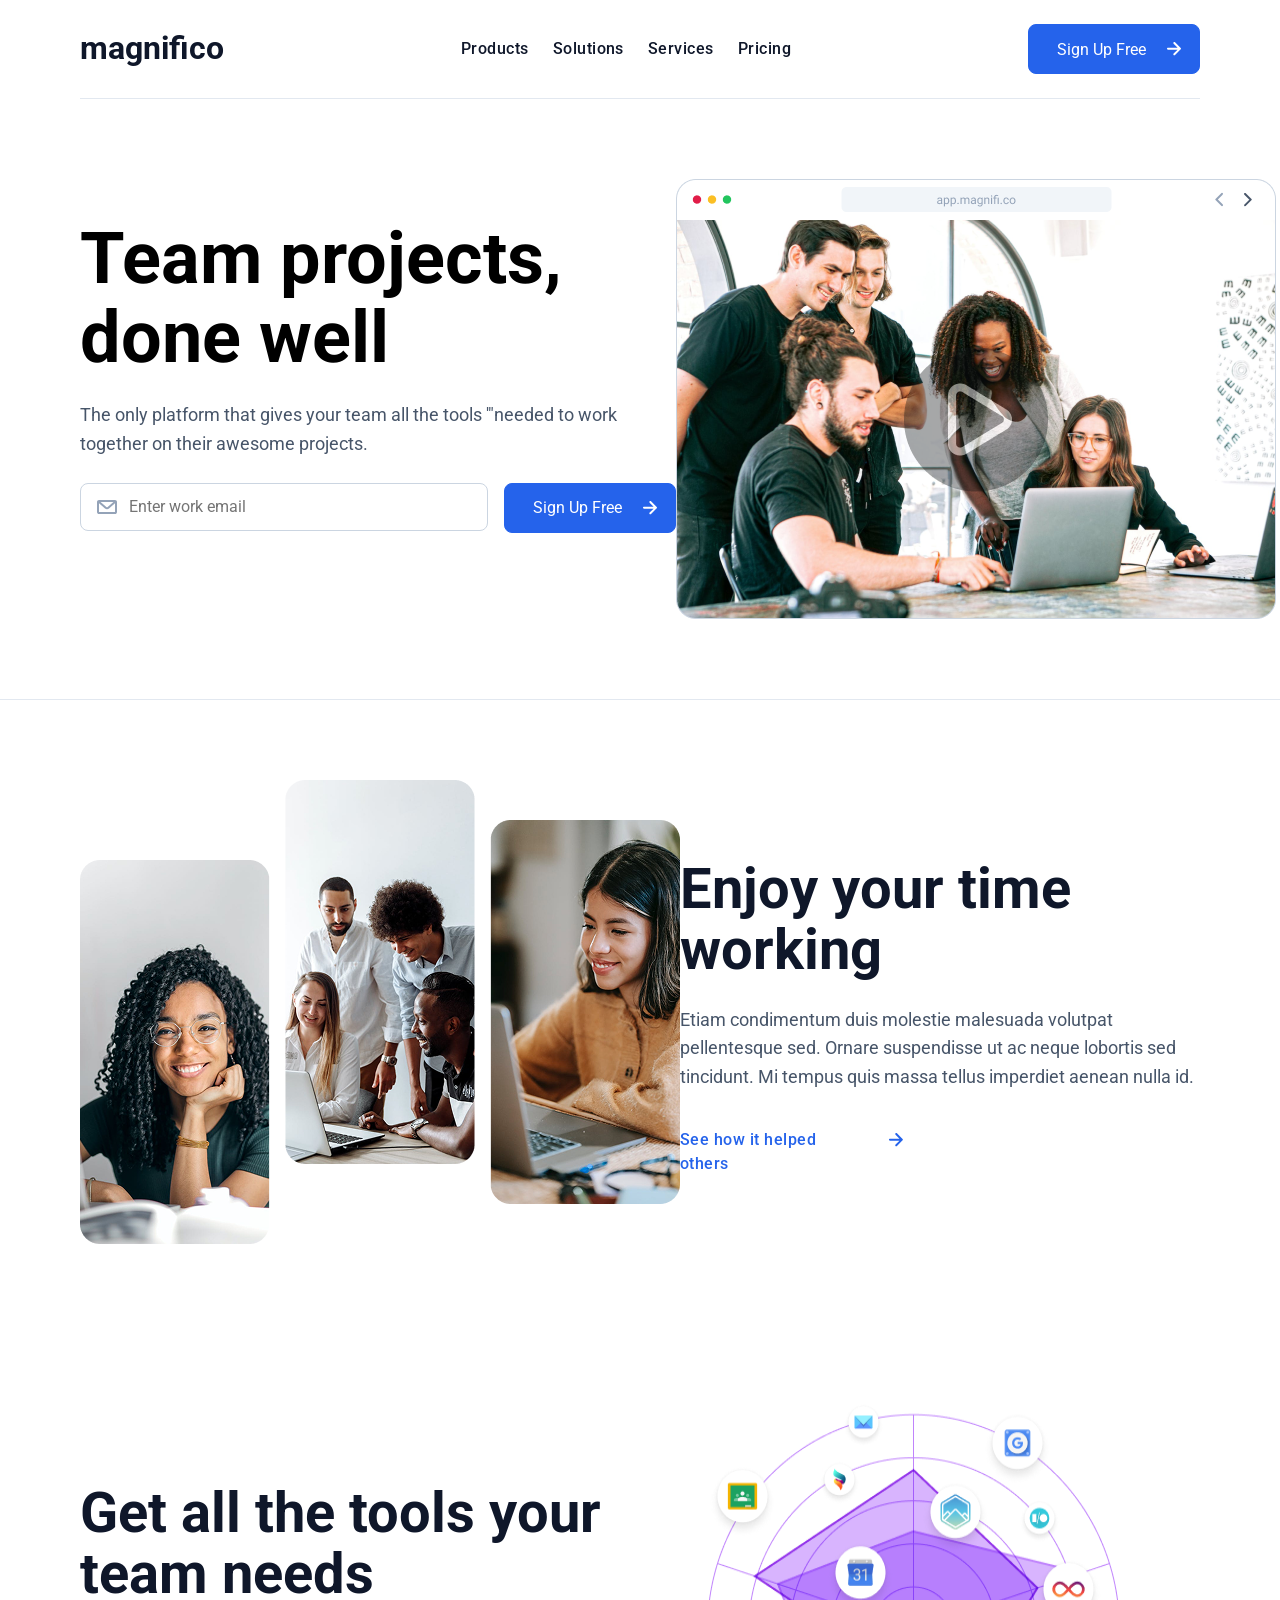
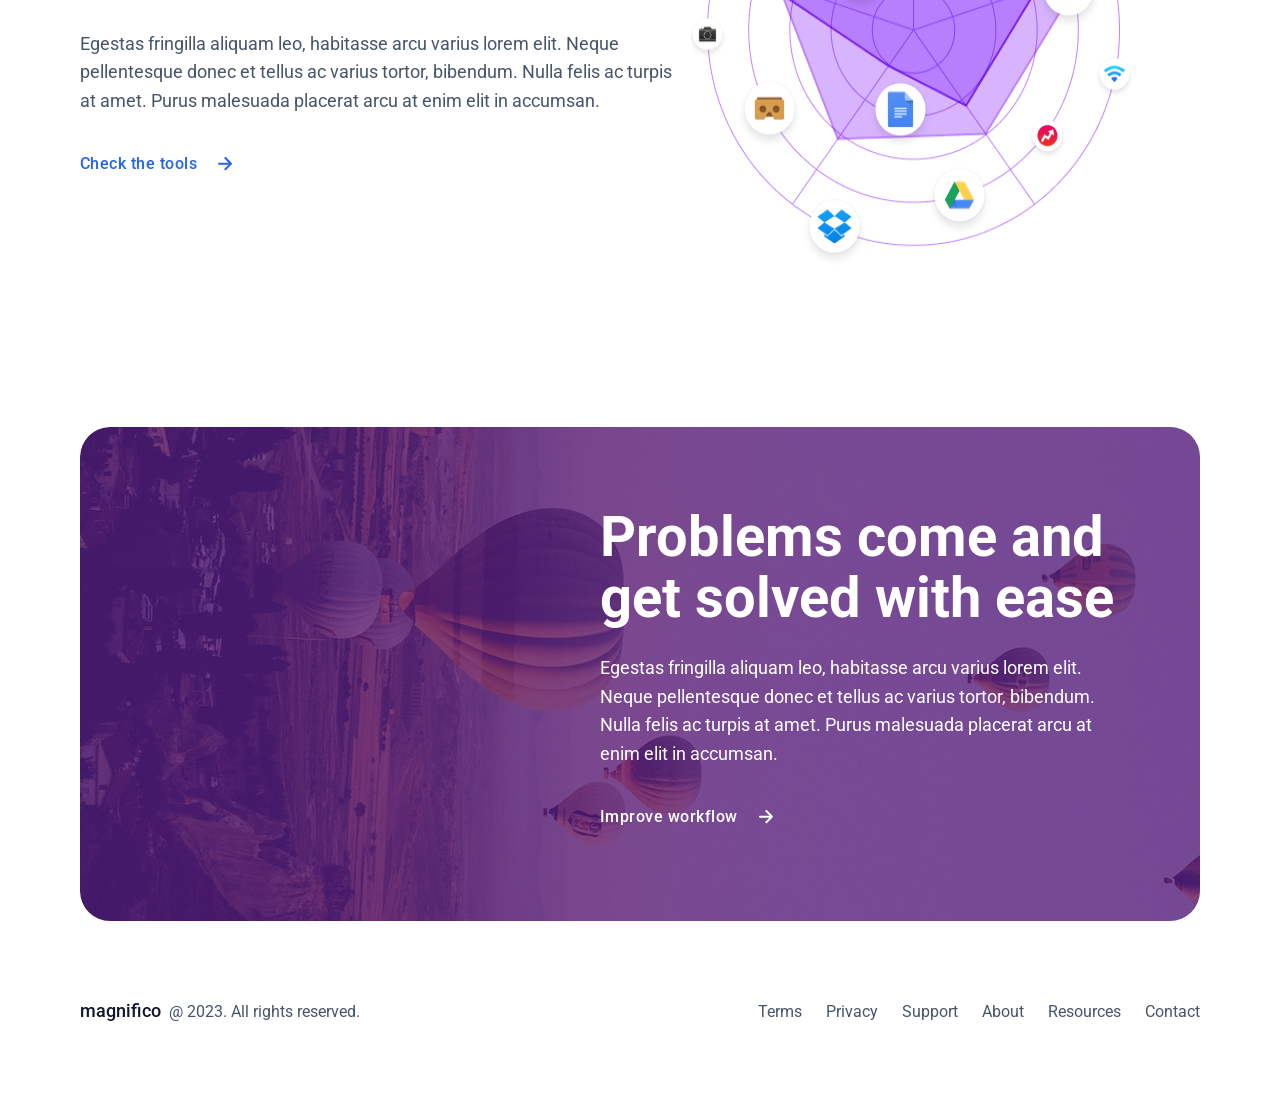
==== index.html @ 1edab920 "адаптив для шапки и 1 секции" ====
<!DOCTYPE html>
<html lang="en">

<head>
    <meta charset="UTF-8">
    <meta name="viewport" content="width=device-width, initial-scale=1.0">
    <title>Pomidori</title>
    <link rel="stylesheet" href="/css/style.css">
    <link rel="icon" type="image/gif" href="/images/icons8-dota-2-100.png">
</head>

<body>
    <header class="container">
        <div class="header">
            <h1 class="header__logo">magnifico</h1>
            <ul class="header__list">
                <li class="header__list-item"><a href="#">Products</a></li>
                <li class="header__list-item"><a href="#">Solutions</a></li>
                <li class="header__list-item"><a href="#">Services</a></li>
                <li class="header__list-item"><a href="#">Pricing</a></li>
            </ul>
            <button class="btn_sign-up header__btn">Sign Up Free<svg width="24" height="24" viewBox="0 0 24 24" fill="none" xmlns="http://www.w3.org/2000/svg">
                    <path
                        d="M15.586 10.657L11.636 6.70701C11.4538 6.51841 11.353 6.26581 11.3553 6.00361C11.3576 5.74141 11.4628 5.4906 11.6482 5.30519C11.8336 5.11978 12.0844 5.01461 12.3466 5.01234C12.6088 5.01006 12.8614 5.11085 13.05 5.29301L18.707 10.95C18.8002 11.0427 18.8741 11.1528 18.9246 11.2742C18.9751 11.3955 19.001 11.5256 19.001 11.657C19.001 11.7884 18.9751 11.9185 18.9246 12.0399C18.8741 12.1612 18.8002 12.2714 18.707 12.364L13.05 18.021C12.9578 18.1165 12.8474 18.1927 12.7254 18.2451C12.6034 18.2975 12.4722 18.3251 12.3394 18.3263C12.2066 18.3274 12.0749 18.3021 11.952 18.2518C11.8291 18.2016 11.7175 18.1273 11.6236 18.0334C11.5297 17.9395 11.4555 17.8279 11.4052 17.705C11.3549 17.5821 11.3296 17.4504 11.3307 17.3176C11.3319 17.1848 11.3595 17.0536 11.4119 16.9316C11.4643 16.8096 11.5405 16.6993 11.636 16.607L15.586 12.657H6C5.73478 12.657 5.48043 12.5517 5.29289 12.3641C5.10536 12.1766 5 11.9222 5 11.657C5 11.3918 5.10536 11.1374 5.29289 10.9499C5.48043 10.7624 5.73478 10.657 6 10.657H15.586Z"
                        fill="white" />
                </svg>
            </button>
        </div>
    </header>
    <div class="container">
        <section class="team">
            <div class="team__inner">
                <h1 class="team__inner-title">
                    Team projects, done well
                </h1>
                <p class="team__inner-info">
                    The only platform that gives your team all the tools '"needed to work together on their awesome
                    projects.
                </p>
                <div class="input">
                    <svg class="team__input-img" width="24" height="24" viewBox="0 0 24 24" fill="none"
                        xmlns="http://www.w3.org/2000/svg">
                        <path
                            d="M5.598 7L11.345 12.12C11.5281 12.2831 11.7648 12.3732 12.01 12.3732C12.2552 12.3732 12.4919 12.2831 12.675 12.12L18.423 7H5.598ZM20 8.273L14.006 13.614C13.4565 14.1037 12.7461 14.3744 12.01 14.3744C11.2739 14.3744 10.5635 14.1037 10.014 13.614L4 8.254V17H20V8.273ZM4 5H20C20.5304 5 21.0391 5.21071 21.4142 5.58579C21.7893 5.96086 22 6.46957 22 7V17C22 17.5304 21.7893 18.0391 21.4142 18.4142C21.0391 18.7893 20.5304 19 20 19H4C3.46957 19 2.96086 18.7893 2.58579 18.4142C2.21071 18.0391 2 17.5304 2 17V7C2 6.46957 2.21071 5.96086 2.58579 5.58579C2.96086 5.21071 3.46957 5 4 5V5Z"
                            fill="#94A3B8" />
                    </svg>

                    <input class="team__input" type="email" placeholder="Enter work email">
                    <button class="btn_sign-up input__btn">Sign Up Free<svg width="24" height="24" viewBox="0 0 24 24"
                            fill="none" xmlns="http://www.w3.org/2000/svg">
                            <path
                                d="M15.586 10.657L11.636 6.70701C11.4538 6.51841 11.353 6.26581 11.3553 6.00361C11.3576 5.74141 11.4628 5.4906 11.6482 5.30519C11.8336 5.11978 12.0844 5.01461 12.3466 5.01234C12.6088 5.01006 12.8614 5.11085 13.05 5.29301L18.707 10.95C18.8002 11.0427 18.8741 11.1528 18.9246 11.2742C18.9751 11.3955 19.001 11.5256 19.001 11.657C19.001 11.7884 18.9751 11.9185 18.9246 12.0399C18.8741 12.1612 18.8002 12.2714 18.707 12.364L13.05 18.021C12.9578 18.1165 12.8474 18.1927 12.7254 18.2451C12.6034 18.2975 12.4722 18.3251 12.3394 18.3263C12.2066 18.3274 12.0749 18.3021 11.952 18.2518C11.8291 18.2016 11.7175 18.1273 11.6236 18.0334C11.5297 17.9395 11.4555 17.8279 11.4052 17.705C11.3549 17.5821 11.3296 17.4504 11.3307 17.3176C11.3319 17.1848 11.3595 17.0536 11.4119 16.9316C11.4643 16.8096 11.5405 16.6993 11.636 16.607L15.586 12.657H6C5.73478 12.657 5.48043 12.5517 5.29289 12.3641C5.10536 12.1766 5 11.9222 5 11.657C5 11.3918 5.10536 11.1374 5.29289 10.9499C5.48043 10.7624 5.73478 10.657 6 10.657H15.586Z"
                                fill="white" />
                        </svg>
                    </button>
                </div>
            </div>
            <img class="team__img" src="/images/team_work.png" alt="">
        </section>
    </div>
    <div class="line"></div>
    <div class="container">
        <section class="enjoy">
            <img class="enjoy__img" src="/images/1 nigger and 5 white.png" alt="">
            <div class="enjoy__inner">
                <h2 class="enjoy__inner-title">Enjoy your time working
                </h2>
                <p class="enjoy__inner-info">Etiam condimentum duis molestie malesuada volutpat pellentesque sed.
                    Ornare suspendisse ut ac neque lobortis sed tincidunt. Mi tempus quis massa tellus imperdiet
                    aenean nulla id.
                </p>
                <a class="enjoy__inner-link">
                    See how it helped others
                    <svg width="24" height="24" viewBox="0 0 24 24" fill="none" xmlns="http://www.w3.org/2000/svg">
                        <path
                            d="M15.586 10.657L11.636 6.70698C11.4538 6.51838 11.353 6.26578 11.3553 6.00358C11.3576 5.74138 11.4628 5.49057 11.6482 5.30516C11.8336 5.11975 12.0844 5.01458 12.3466 5.01231C12.6088 5.01003 12.8614 5.11082 13.05 5.29298L18.707 10.95C18.8002 11.0426 18.8741 11.1528 18.9246 11.2741C18.9751 11.3955 19.001 11.5256 19.001 11.657C19.001 11.7884 18.9751 11.9185 18.9246 12.0398C18.8741 12.1612 18.8002 12.2713 18.707 12.364L13.05 18.021C12.9578 18.1165 12.8474 18.1927 12.7254 18.2451C12.6034 18.2975 12.4722 18.3251 12.3394 18.3262C12.2066 18.3274 12.0749 18.3021 11.952 18.2518C11.8291 18.2015 11.7175 18.1273 11.6236 18.0334C11.5297 17.9395 11.4555 17.8278 11.4052 17.7049C11.3549 17.582 11.3296 17.4504 11.3307 17.3176C11.3319 17.1848 11.3595 17.0536 11.4119 16.9316C11.4643 16.8096 11.5405 16.6992 11.636 16.607L15.586 12.657H6C5.73478 12.657 5.48043 12.5516 5.29289 12.3641C5.10536 12.1766 5 11.9222 5 11.657C5 11.3918 5.10536 11.1374 5.29289 10.9499C5.48043 10.7623 5.73478 10.657 6 10.657H15.586Z"
                            fill="#2563EB" />
                    </svg>
                </a>
            </div>
        </section>
    </div>
    <div class="container">
        <section class="enjoy enjoy__to__tools">
            <img class="enjoy__img" src="/images/apps.png" alt="">
            <div class="enjoy__inner tools_inner">
                <h2 class="enjoy__inner-title">Get all the tools your team needs
                </h2>
                <p class="enjoy__inner-info">Egestas fringilla aliquam leo, habitasse arcu varius lorem elit. Neque
                    pellentesque donec et tellus ac varius tortor, bibendum. Nulla felis ac turpis at amet. Purus
                    malesuada placerat arcu at enim elit in accumsan.
                </p>
                <a class="enjoy__inner-link">
                    Check the tools
                    <svg width="24" height="24" viewBox="0 0 24 24" fill="none" xmlns="http://www.w3.org/2000/svg">
                        <path
                            d="M15.586 10.657L11.636 6.70698C11.4538 6.51838 11.353 6.26578 11.3553 6.00358C11.3576 5.74138 11.4628 5.49057 11.6482 5.30516C11.8336 5.11975 12.0844 5.01458 12.3466 5.01231C12.6088 5.01003 12.8614 5.11082 13.05 5.29298L18.707 10.95C18.8002 11.0426 18.8741 11.1528 18.9246 11.2741C18.9751 11.3955 19.001 11.5256 19.001 11.657C19.001 11.7884 18.9751 11.9185 18.9246 12.0398C18.8741 12.1612 18.8002 12.2713 18.707 12.364L13.05 18.021C12.9578 18.1165 12.8474 18.1927 12.7254 18.2451C12.6034 18.2975 12.4722 18.3251 12.3394 18.3262C12.2066 18.3274 12.0749 18.3021 11.952 18.2518C11.8291 18.2015 11.7175 18.1273 11.6236 18.0334C11.5297 17.9395 11.4555 17.8278 11.4052 17.7049C11.3549 17.582 11.3296 17.4504 11.3307 17.3176C11.3319 17.1848 11.3595 17.0536 11.4119 16.9316C11.4643 16.8096 11.5405 16.6992 11.636 16.607L15.586 12.657H6C5.73478 12.657 5.48043 12.5516 5.29289 12.3641C5.10536 12.1766 5 11.9222 5 11.657C5 11.3918 5.10536 11.1374 5.29289 10.9499C5.48043 10.7623 5.73478 10.657 6 10.657H15.586Z"
                            fill="#2563EB" />
                    </svg>
                </a>
            </div>
        </section>
    </div>
    <div class="container">
        <section class="problems">
            <div></div>
            <div class="problems__inner">
                <h2 class="problems__inner-title">
                    Problems come and get solved with ease
                </h2>
                <p class="problems__inner-info">
                    Egestas fringilla aliquam leo, habitasse arcu varius lorem elit. Neque pellentesque donec et tellus
                    ac
                    varius tortor, bibendum. Nulla felis ac turpis at amet. Purus malesuada placerat arcu at enim elit
                    in
                    accumsan.
                </p>
                <a href="#" class="problems__inner-link">
                    Improve workflow
                    <svg width="24" height="24" viewBox="0 0 24 24" fill="none" xmlns="http://www.w3.org/2000/svg">
                        <path
                            d="M15.586 10.657L11.636 6.70704C11.4538 6.51844 11.353 6.26584 11.3553 6.00364C11.3576 5.74144 11.4628 5.49063 11.6482 5.30522C11.8336 5.11981 12.0844 5.01465 12.3466 5.01237C12.6088 5.01009 12.8614 5.11088 13.05 5.29304L18.707 10.95C18.8002 11.0427 18.8741 11.1529 18.9246 11.2742C18.9751 11.3955 19.001 11.5256 19.001 11.657C19.001 11.7884 18.9751 11.9186 18.9246 12.0399C18.8741 12.1612 18.8002 12.2714 18.707 12.364L13.05 18.021C12.9578 18.1166 12.8474 18.1927 12.7254 18.2451C12.6034 18.2976 12.4722 18.3251 12.3394 18.3263C12.2066 18.3274 12.0749 18.3021 11.952 18.2519C11.8291 18.2016 11.7175 18.1273 11.6236 18.0334C11.5297 17.9395 11.4555 17.8279 11.4052 17.705C11.3549 17.5821 11.3296 17.4504 11.3307 17.3176C11.3319 17.1849 11.3595 17.0536 11.4119 16.9316C11.4643 16.8096 11.5405 16.6993 11.636 16.607L15.586 12.657H6C5.73478 12.657 5.48043 12.5517 5.29289 12.3641C5.10536 12.1766 5 11.9223 5 11.657C5 11.3918 5.10536 11.1375 5.29289 10.9499C5.48043 10.7624 5.73478 10.657 6 10.657H15.586Z"
                            fill="white" />
                    </svg>
                </a>
            </div>
        </section>
    </div>
    <footer class="container">
        <footer class="footer">
            <div class="footer__left">
                <h1 class="footer__logo">magnifico</h1>
                <p>@ 2023. All rights reserved.</p>
            </div>
            <ul class="footer__list">
                <li class="footer__list-item"><a href="#">Terms</a></li>
                <li class="footer__list-item"><a href="#">Privacy</a></li>
                <li class="footer__list-item"><a href="#">Support</a></li>
                <li class="footer__list-item"><a href="#">About</a></li>
                <li class="footer__list-item"><a href="#">Resources</a></li>
                <li class="footer__list-item"><a href="#">Contact</a></li>
    </div>
    </section>
    </footer>
</body>

</html>
---- css/style.css ----
@import url(basic/reset.css);
@import url(basic/global.css);
@import url(basic/fonts.css);
@import url(basic/vars.css);
@import url(components/btns.css);
@import url(components/header.css);
@import url(components/team.css);
@import url(components/enjoy&tools.css);
@import url(components/problems.css);
@import url(components/footer.css);
@import url(basic/media.css);
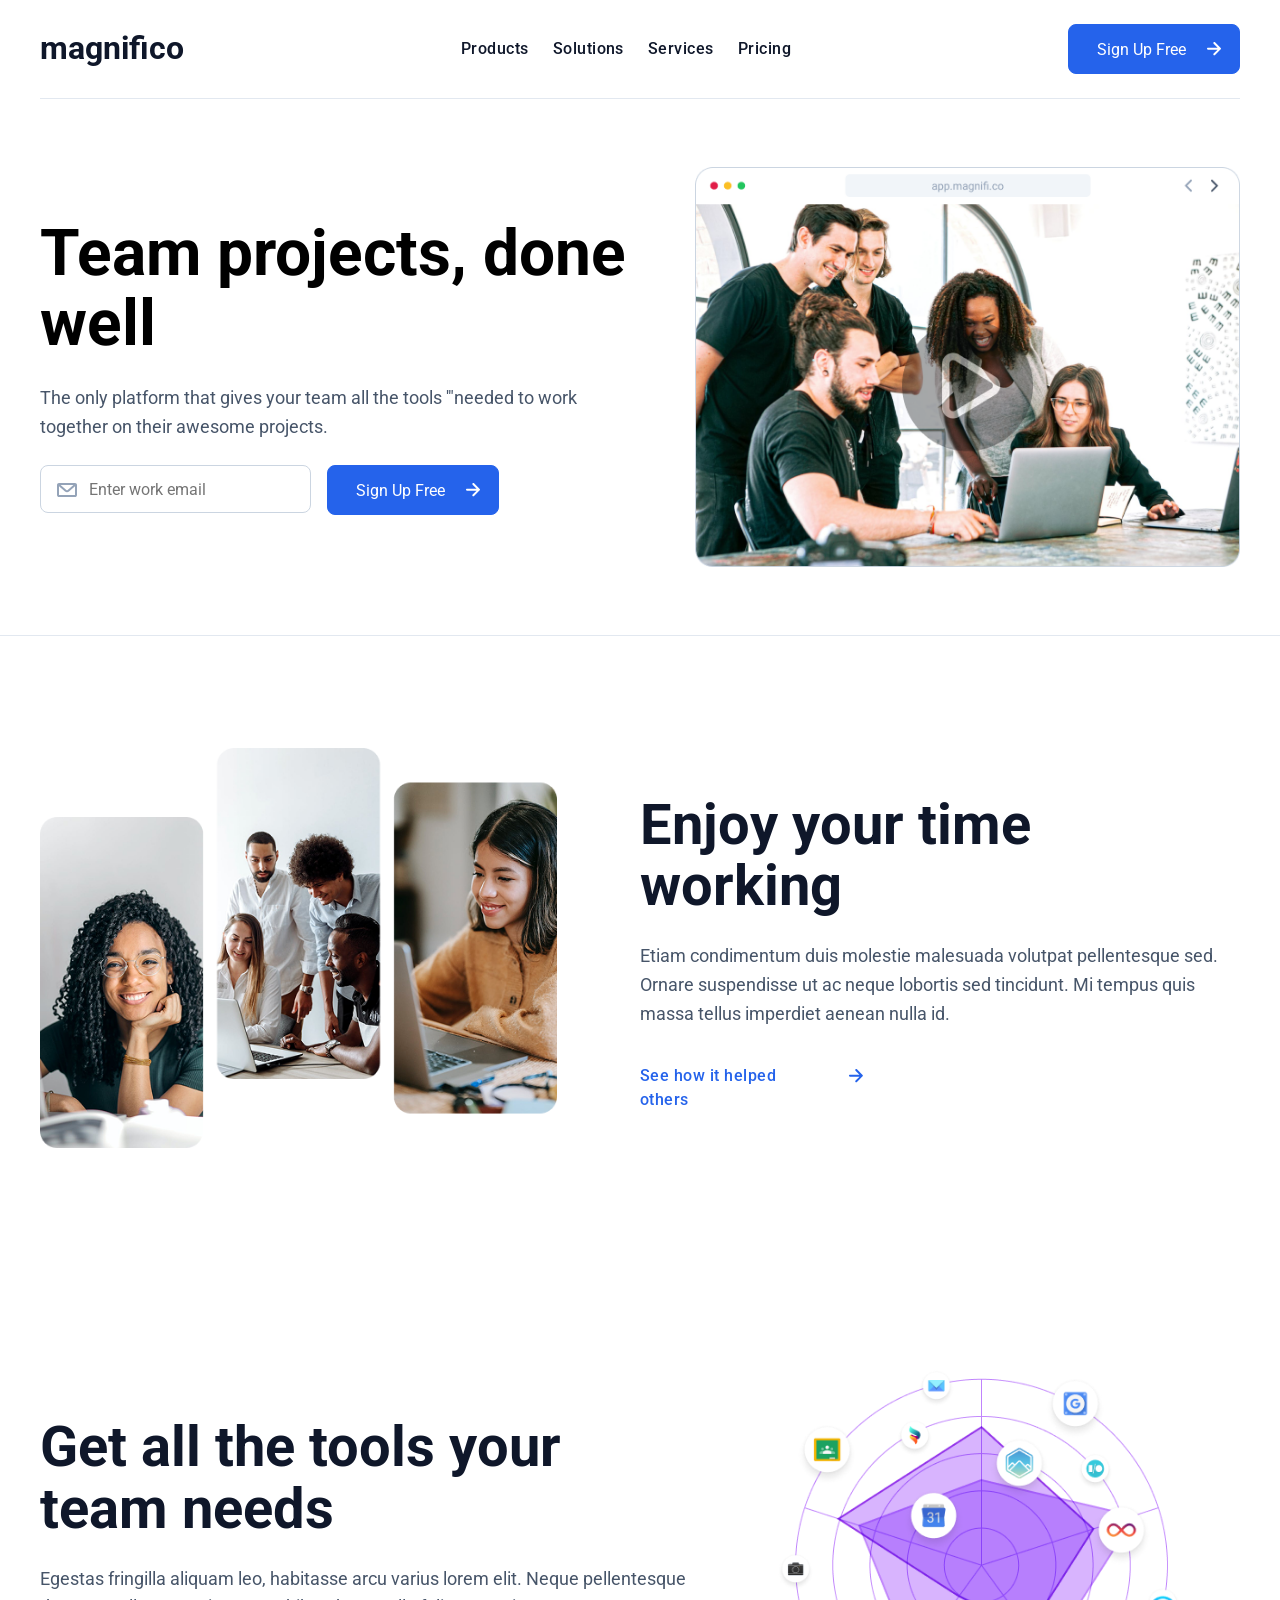
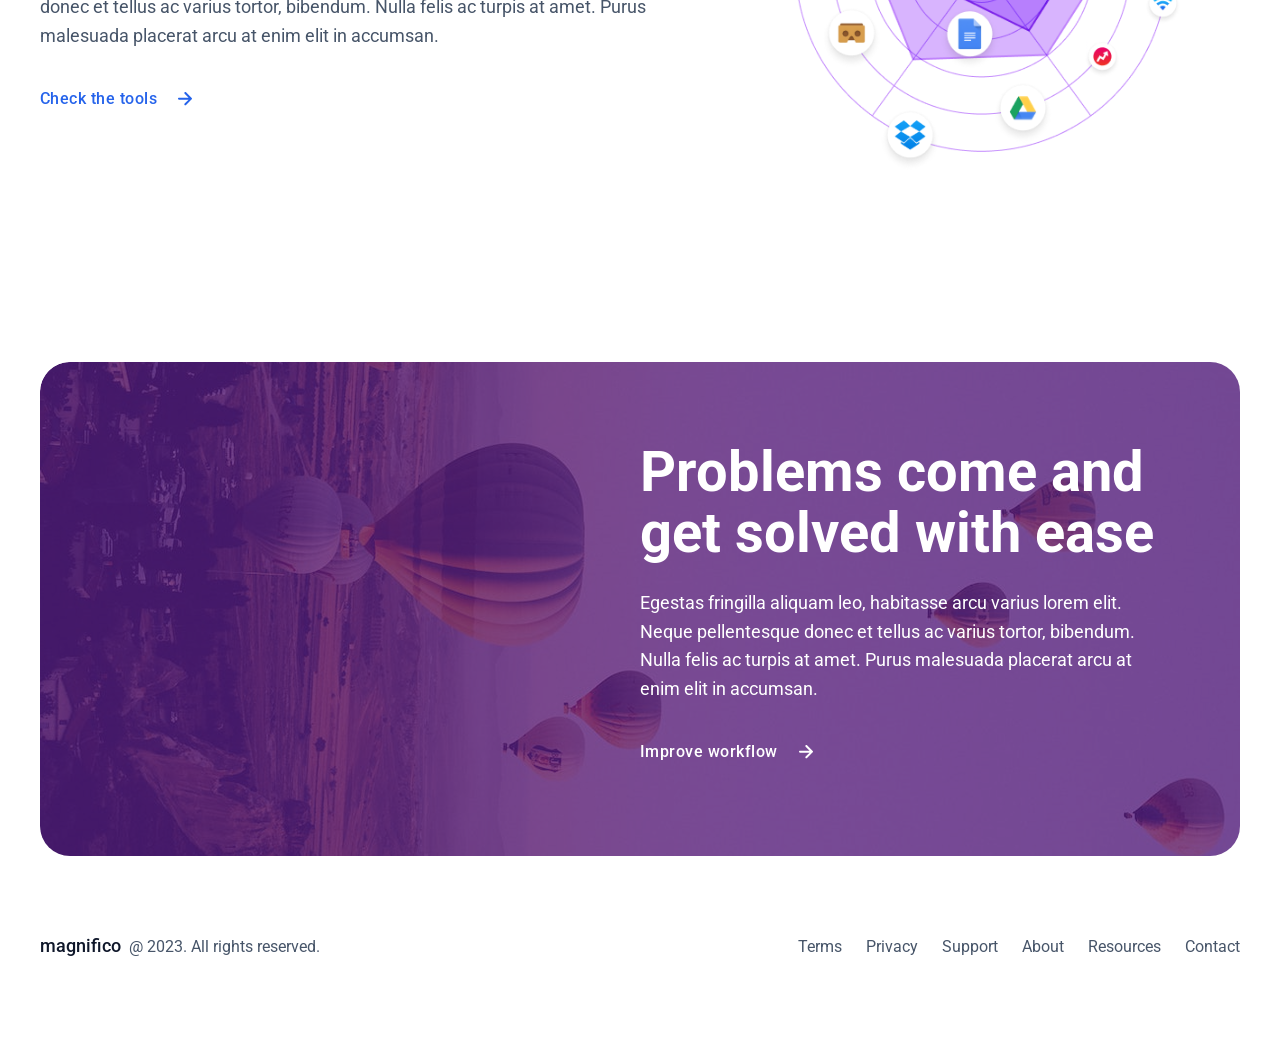
==== commit b55ca396: "была полностью доделан адаптив под все устройства" ====
--- a/index.html
+++ b/index.html
@@ -1,5 +1,5 @@
 <!DOCTYPE html>
-<html lang="en">
+<html lang="en  ">
 
 <head>
     <meta charset="UTF-8">
@@ -82,6 +82,7 @@
     </div>
     <div class="container">
         <section class="enjoy enjoy__to__tools">
+            <img class="enjoy__img-mob" src="/images/apps_mob.png" alt="">
             <img class="enjoy__img" src="/images/apps.png" alt="">
             <div class="enjoy__inner tools_inner">
                 <h2 class="enjoy__inner-title">Get all the tools your team needs
@@ -90,7 +91,7 @@
                     pellentesque donec et tellus ac varius tortor, bibendum. Nulla felis ac turpis at amet. Purus
                     malesuada placerat arcu at enim elit in accumsan.
                 </p>
-                <a class="enjoy__inner-link">
+                <a class="enjoy__inner-link enjoy__link-reverse">
                     Check the tools
                     <svg width="24" height="24" viewBox="0 0 24 24" fill="none" xmlns="http://www.w3.org/2000/svg">
                         <path
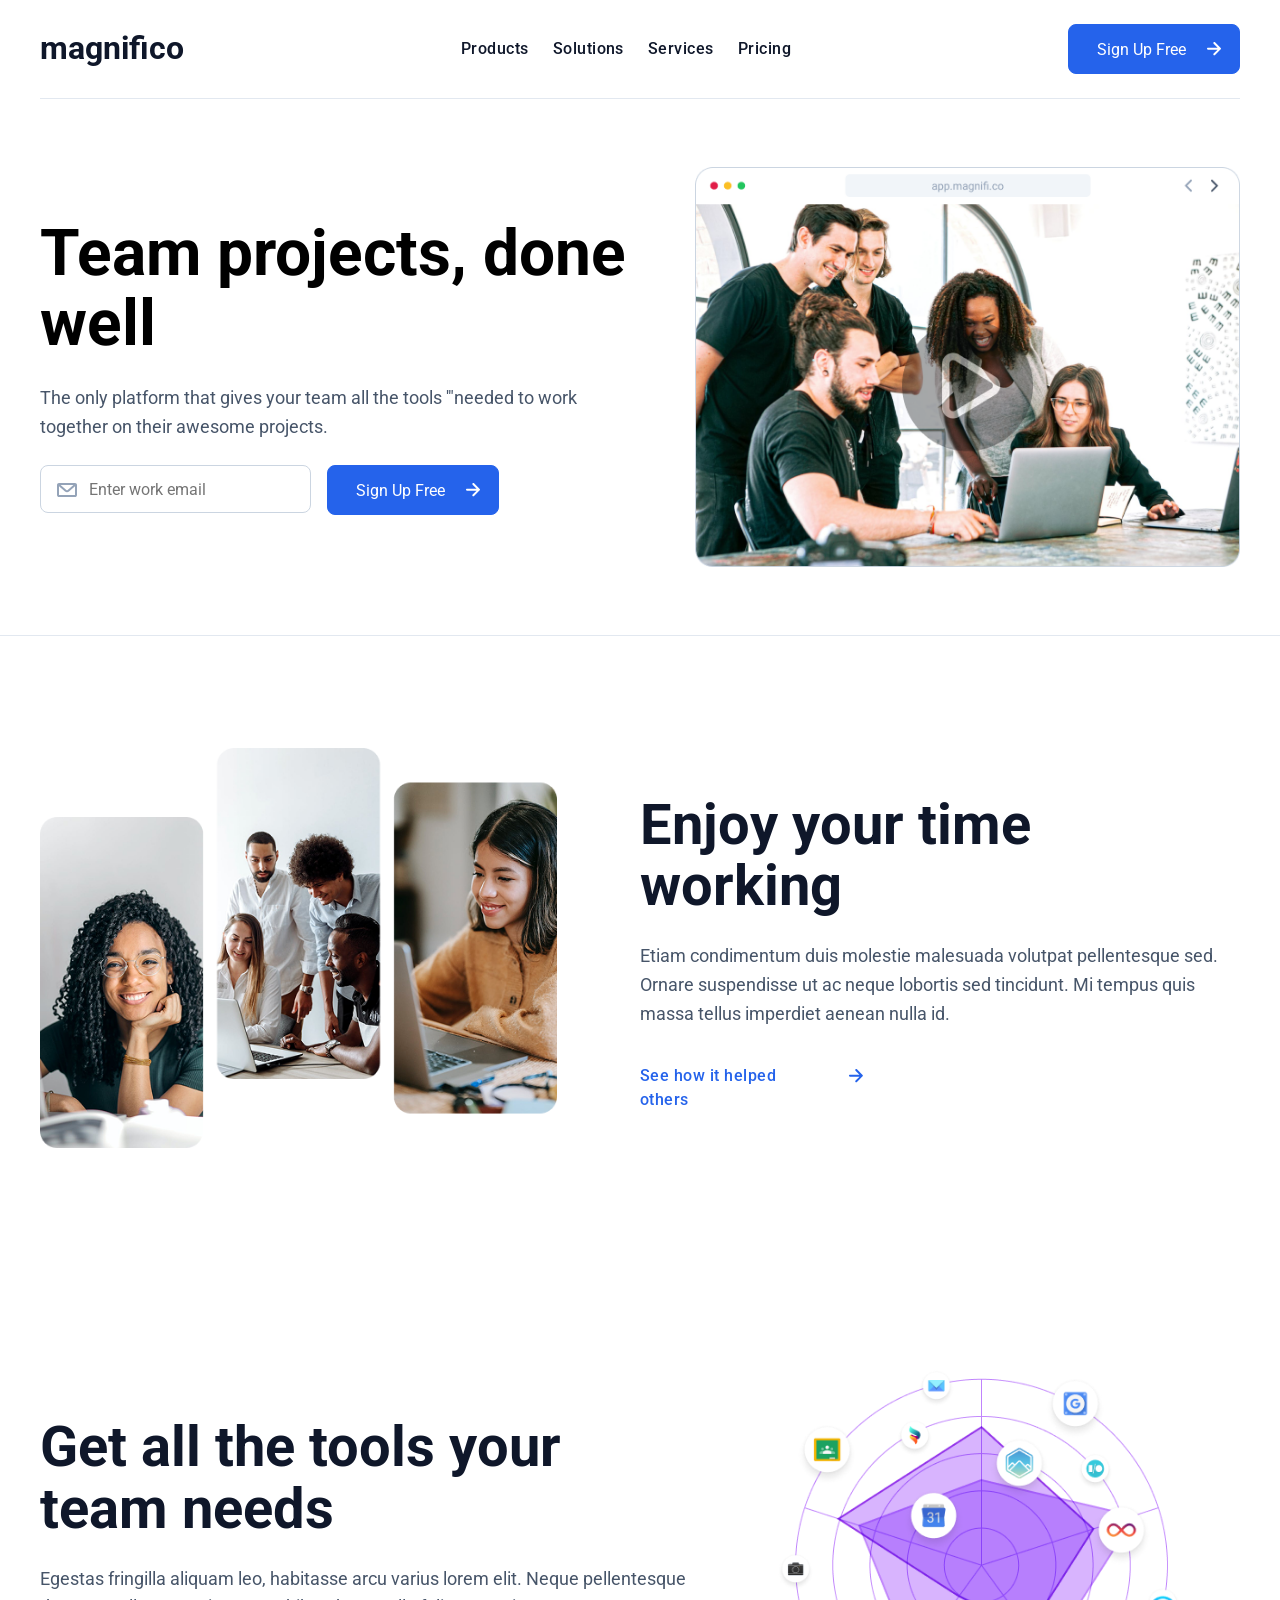
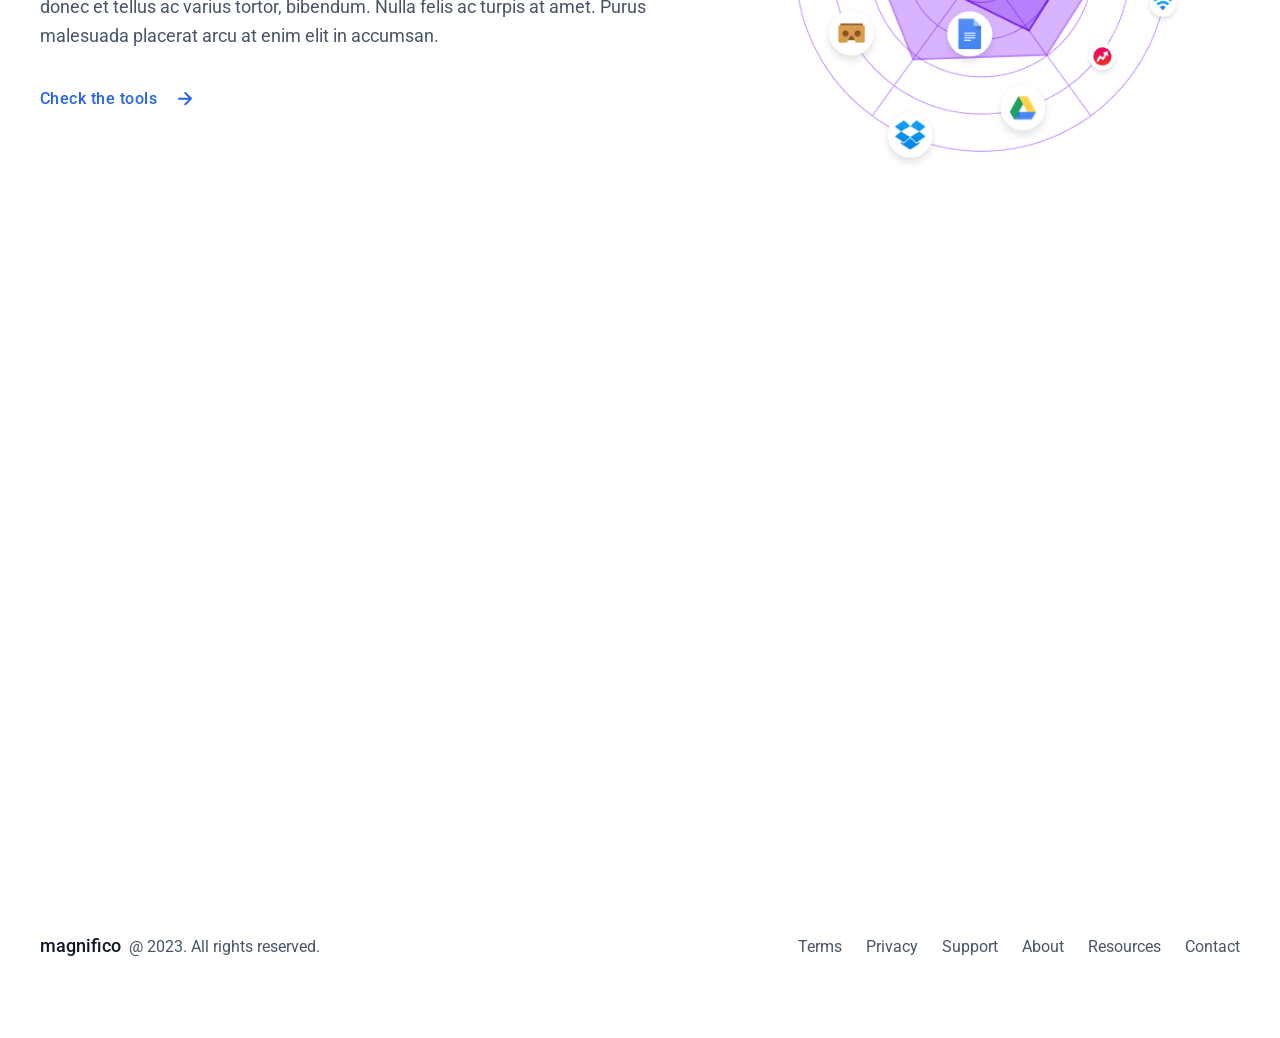
==== commit 8935f7c4: "hot" ====
--- a/index.html
+++ b/index.html
@@ -5,8 +5,8 @@
     <meta charset="UTF-8">
     <meta name="viewport" content="width=device-width, initial-scale=1.0">
     <title>Pomidori</title>
-    <link rel="stylesheet" href="/css/style.css">
-    <link rel="icon" type="image/gif" href="/images/icons8-dota-2-100.png">
+    <link rel="icon" type="image/gif" href="images/icons8-dota-2-100.png">
+    <link rel="stylesheet" href="css/style.css">
 </head>
 
 <body>
@@ -19,7 +19,22 @@
                 <li class="header__list-item"><a href="#">Services</a></li>
                 <li class="header__list-item"><a href="#">Pricing</a></li>
             </ul>
-            <button class="btn_sign-up header__btn">Sign Up Free<svg width="24" height="24" viewBox="0 0 24 24" fill="none" xmlns="http://www.w3.org/2000/svg">
+            <div class="menu">
+                <input type="checkbox" id="burger-checkbox" class="burger-checkbox">
+                <label for="burger-checkbox" class="burger"></label>
+                <ul class="menu-list">
+                    <li><a href="#" class="menu-item">Products</a>
+                    <li>
+                    <li><a href="#" class="menu-item">Solutions</a>
+                    <li>
+                    <li><a href="#" class="menu-item">Services</a>
+                    <li>
+                    <li><a href="#" class="menu-item">Pricing</a>
+                    <li>
+                </ul>
+            </div>
+            <button class="btn_sign-up header__btn">Sign Up Free<svg width="24" height="24" viewBox="0 0 24 24"
+                    fill="none" xmlns="http://www.w3.org/2000/svg">
                     <path
                         d="M15.586 10.657L11.636 6.70701C11.4538 6.51841 11.353 6.26581 11.3553 6.00361C11.3576 5.74141 11.4628 5.4906 11.6482 5.30519C11.8336 5.11978 12.0844 5.01461 12.3466 5.01234C12.6088 5.01006 12.8614 5.11085 13.05 5.29301L18.707 10.95C18.8002 11.0427 18.8741 11.1528 18.9246 11.2742C18.9751 11.3955 19.001 11.5256 19.001 11.657C19.001 11.7884 18.9751 11.9185 18.9246 12.0399C18.8741 12.1612 18.8002 12.2714 18.707 12.364L13.05 18.021C12.9578 18.1165 12.8474 18.1927 12.7254 18.2451C12.6034 18.2975 12.4722 18.3251 12.3394 18.3263C12.2066 18.3274 12.0749 18.3021 11.952 18.2518C11.8291 18.2016 11.7175 18.1273 11.6236 18.0334C11.5297 17.9395 11.4555 17.8279 11.4052 17.705C11.3549 17.5821 11.3296 17.4504 11.3307 17.3176C11.3319 17.1848 11.3595 17.0536 11.4119 16.9316C11.4643 16.8096 11.5405 16.6993 11.636 16.607L15.586 12.657H6C5.73478 12.657 5.48043 12.5517 5.29289 12.3641C5.10536 12.1766 5 11.9222 5 11.657C5 11.3918 5.10536 11.1374 5.29289 10.9499C5.48043 10.7624 5.73478 10.657 6 10.657H15.586Z"
                         fill="white" />
@@ -42,7 +57,7 @@
                         xmlns="http://www.w3.org/2000/svg">
                         <path
                             d="M5.598 7L11.345 12.12C11.5281 12.2831 11.7648 12.3732 12.01 12.3732C12.2552 12.3732 12.4919 12.2831 12.675 12.12L18.423 7H5.598ZM20 8.273L14.006 13.614C13.4565 14.1037 12.7461 14.3744 12.01 14.3744C11.2739 14.3744 10.5635 14.1037 10.014 13.614L4 8.254V17H20V8.273ZM4 5H20C20.5304 5 21.0391 5.21071 21.4142 5.58579C21.7893 5.96086 22 6.46957 22 7V17C22 17.5304 21.7893 18.0391 21.4142 18.4142C21.0391 18.7893 20.5304 19 20 19H4C3.46957 19 2.96086 18.7893 2.58579 18.4142C2.21071 18.0391 2 17.5304 2 17V7C2 6.46957 2.21071 5.96086 2.58579 5.58579C2.96086 5.21071 3.46957 5 4 5V5Z"
-                            fill="#94A3B8" />
+                            fill="#94A3B8">
                     </svg>
 
                     <input class="team__input" type="email" placeholder="Enter work email">
@@ -55,13 +70,13 @@
                     </button>
                 </div>
             </div>
-            <img class="team__img" src="/images/team_work.png" alt="">
+            <img class="team__img" src="images/team_work.png" alt="">
         </section>
     </div>
     <div class="line"></div>
     <div class="container">
         <section class="enjoy">
-            <img class="enjoy__img" src="/images/1 nigger and 5 white.png" alt="">
+            <img class="enjoy__img" src="images/1 nigger and 5 white.png" alt="">
             <div class="enjoy__inner">
                 <h2 class="enjoy__inner-title">Enjoy your time working
                 </h2>
@@ -82,8 +97,8 @@
     </div>
     <div class="container">
         <section class="enjoy enjoy__to__tools">
-            <img class="enjoy__img-mob" src="/images/apps_mob.png" alt="">
-            <img class="enjoy__img" src="/images/apps.png" alt="">
+            <img class="enjoy__img-mob" src="images/apps_mob.png" alt="">
+            <img class="enjoy__img" src="images/apps.png" alt="">
             <div class="enjoy__inner tools_inner">
                 <h2 class="enjoy__inner-title">Get all the tools your team needs
                 </h2>
@@ -140,9 +155,9 @@
                 <li class="footer__list-item"><a href="#">About</a></li>
                 <li class="footer__list-item"><a href="#">Resources</a></li>
                 <li class="footer__list-item"><a href="#">Contact</a></li>
-    </div>
-    </section>
-    </footer>
+                </div>
+                </section>
+        </footer>
 </body>
 
 </html>
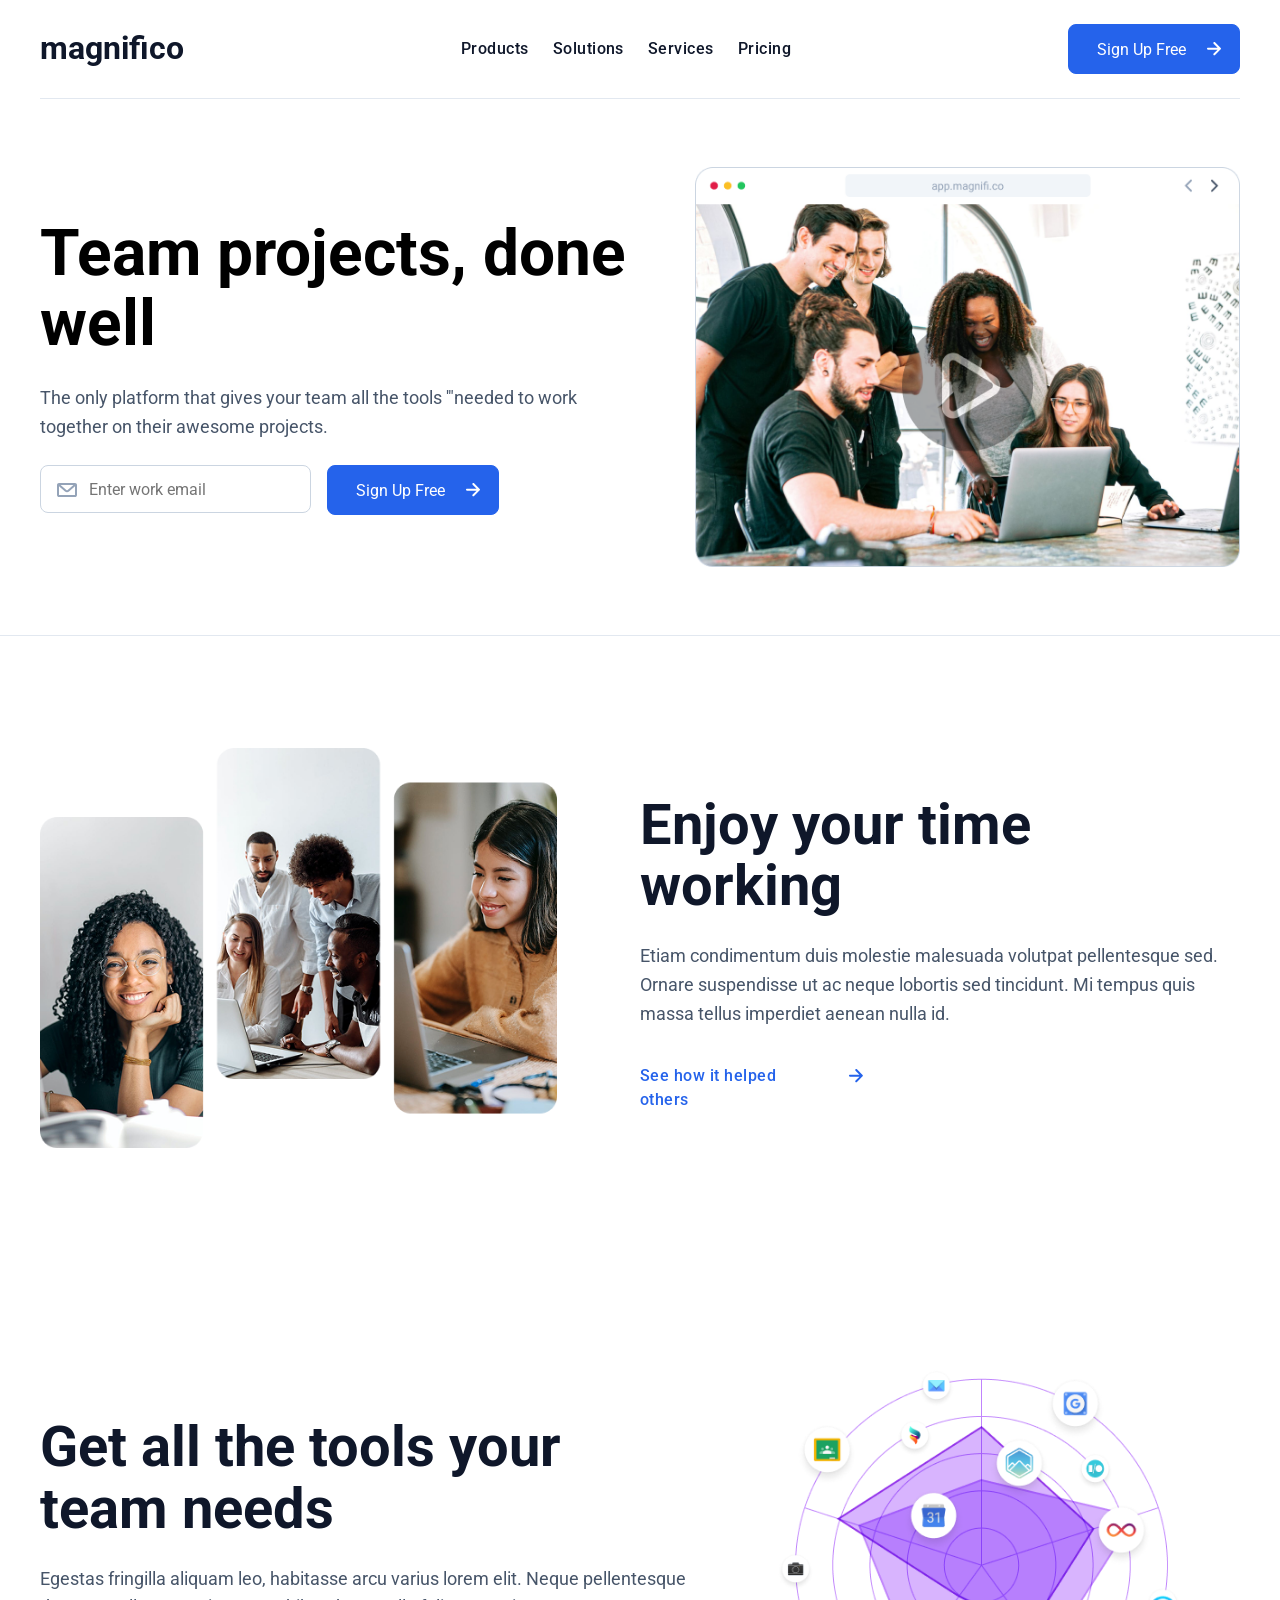
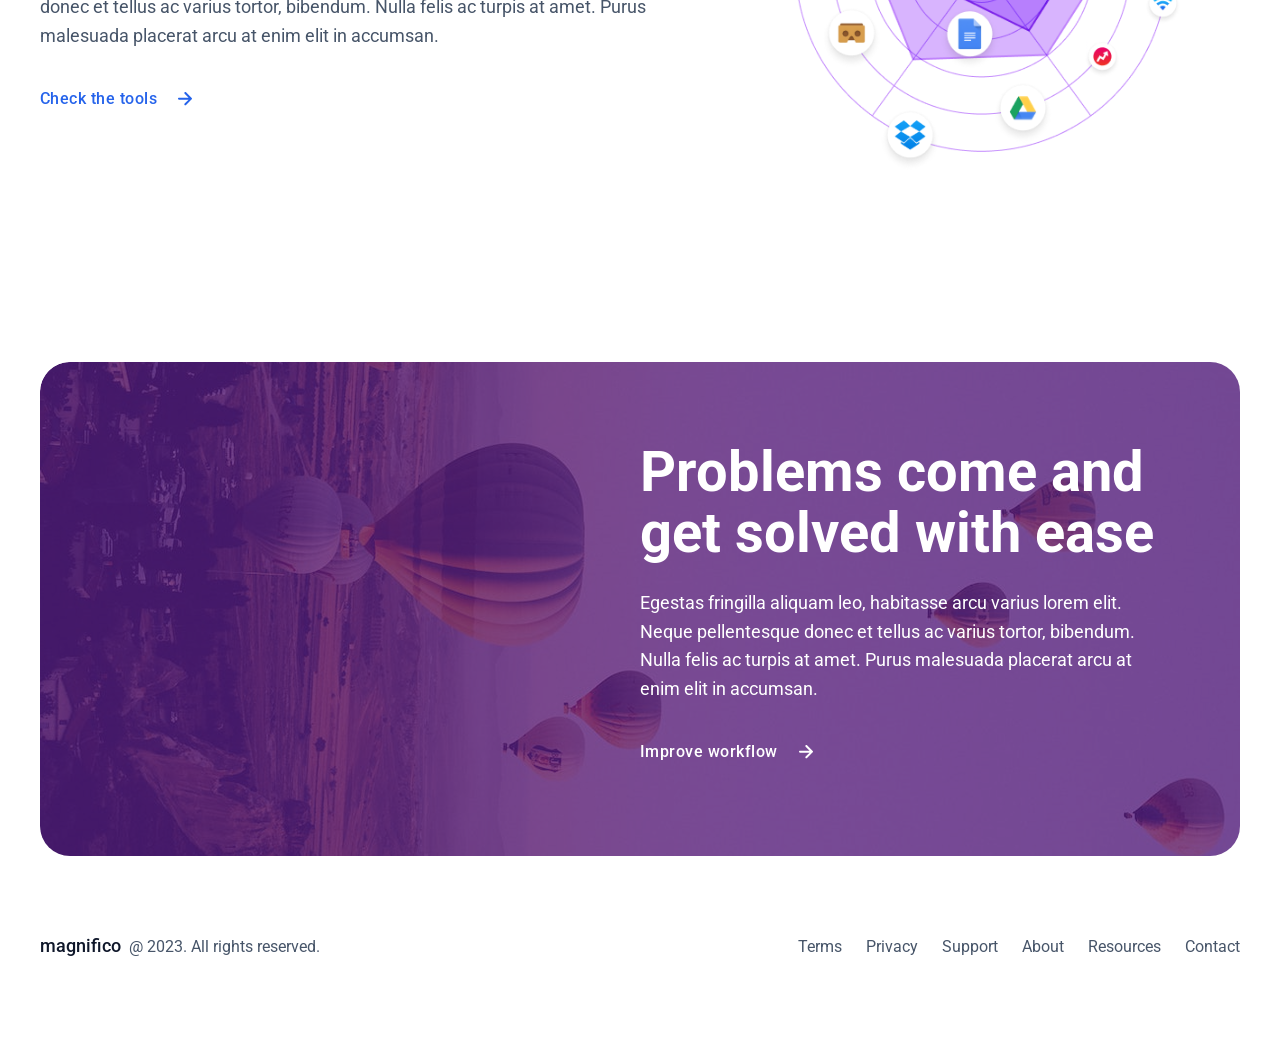
==== commit 781159de: "last fix" ====
--- a/index.html
+++ b/index.html
@@ -10,7 +10,7 @@
 </head>
 
 <body>
-    <header class="container">
+    <header class="container">  
         <div class="header">
             <h1 class="header__logo">magnifico</h1>
             <ul class="header__list">
